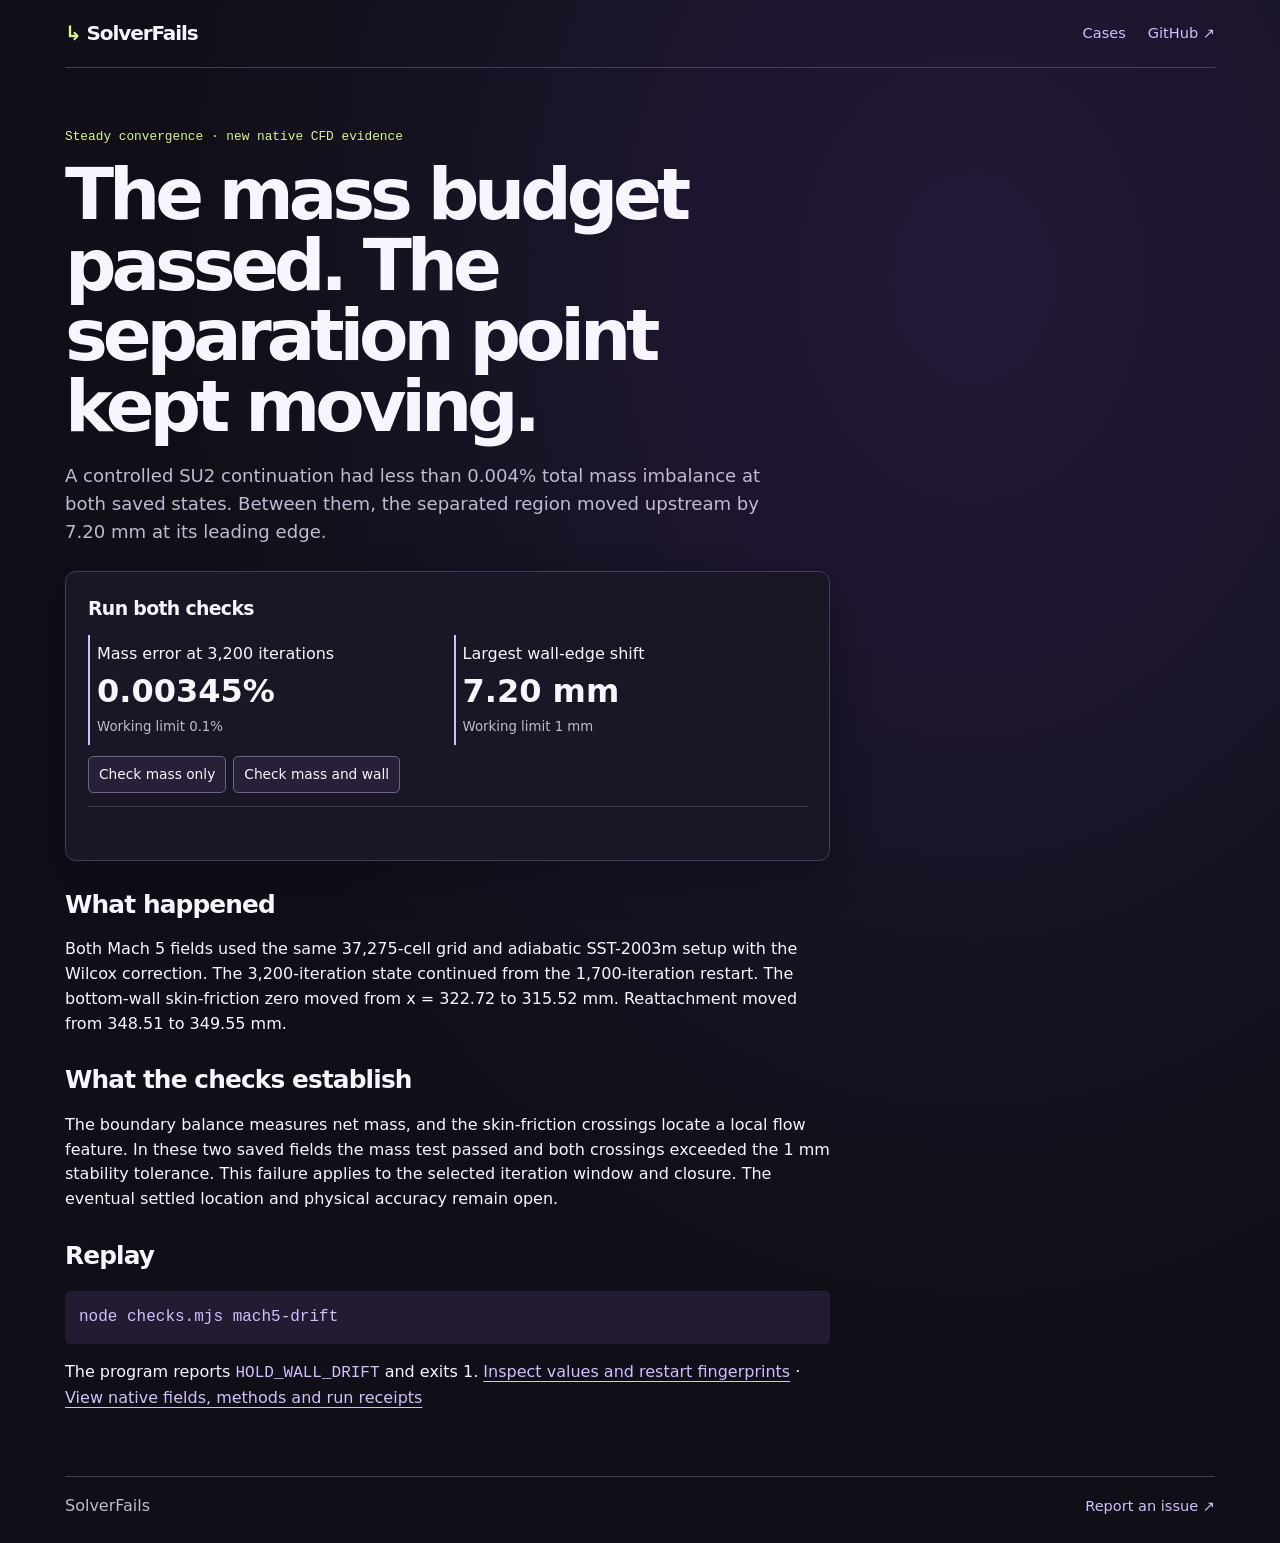
==== site/mach5-drift.html @ f9c47cad "Publish the native Mach 5 separation drift failure" ====
<!doctype html>
<html lang="en"><head><meta charset="utf-8"><meta name="viewport" content="width=device-width, initial-scale=1">
<meta name="description" content="A Mach 5 SU2 calculation passed mass balance while the separation point moved 7.2 mm.">
<title>Separation drift · SolverFails</title><link rel="stylesheet" href="style.css"><script type="module" src="ui.mjs"></script></head>
<body><a class="skip" href="#main">Skip to content</a><header class="bar"><a class="brand" href="./"><b>↳</b> SolverFails</a><nav aria-label="Primary"><a href="./#cases">Cases</a><a href="https://github.com/hengyuhang61-creator/solverfails">GitHub ↗</a></nav></header>
<main id="main"><article class="case">
<p class="kind">Steady convergence · new native CFD evidence</p><h1>The mass budget passed. The separation point kept moving.</h1>
<p class="lede">A controlled SU2 continuation had less than 0.004% total mass imbalance at both saved states. Between them, the separated region moved upstream by 7.20 mm at its leading edge.</p>
<section class="console evidence"><h2>Run both checks</h2>
<div class="metrics"><div>Mass error at 3,200 iterations<strong>0.00345%</strong><small>Working limit 0.1%</small></div><div>Largest wall-edge shift<strong>7.20 mm</strong><small>Working limit 1 mm</small></div></div>
<div class="controls"><button id="drift-mass">Check mass only</button><button id="drift-both">Check mass and wall</button></div><output id="drift-output" aria-live="polite"></output></section>
<h2>What happened</h2><p>Both Mach 5 fields used the same 37,275-cell grid and adiabatic SST-2003m setup with the Wilcox correction. The 3,200-iteration state continued from the 1,700-iteration restart. The bottom-wall skin-friction zero moved from x = 322.72 to 315.52 mm. Reattachment moved from 348.51 to 349.55 mm.</p>
<h2>What the checks establish</h2><p>The boundary balance measures net mass, and the skin-friction crossings locate a local flow feature. In these two saved fields the mass test passed and both crossings exceeded the 1 mm stability tolerance. This failure applies to the selected iteration window and closure. The eventual settled location and physical accuracy remain open.</p>
<h2>Replay</h2><pre><code>node checks.mjs mach5-drift</code></pre><p>The program reports <code>HOLD_WALL_DRIFT</code> and exits 1. <a href="mach5-drift.json">Inspect values and restart fingerprints</a> · <a href="https://hengyuhang61-creator.github.io/machatlas/research.html">View native fields, methods and run receipts</a></p>
</article></main><footer><span>SolverFails</span><a href="https://github.com/hengyuhang61-creator/solverfails/issues/new">Report an issue ↗</a></footer></body></html>
---- site/style.css ----
:root{color-scheme:dark;--bg:#100f17;--panel:#191725;--ink:#f8f5ff;--muted:#c0b9d1;--line:#463c59;--a:#d3beff;--hi:#daf391;--mono:ui-monospace,Consolas,monospace}
*{box-sizing:border-box}html{scroll-behavior:smooth}
body{margin:0;background:radial-gradient(ellipse at 76% 18%,#24193a,transparent 58%),var(--bg);color:var(--ink);font:16px/1.55 system-ui,sans-serif}
a{color:var(--a);text-underline-offset:.23em}:focus-visible{outline:2px solid var(--hi);outline-offset:4px}
.bar,main,footer{width:min(1150px,calc(100% - 64px));margin-inline:auto}
.bar{height:68px;display:flex;align-items:center;justify-content:space-between;border-bottom:1px solid var(--line)}
.brand{font-size:1.25rem;color:var(--ink);font-weight:820;letter-spacing:-.055em;text-decoration:none}
.brand b,.kind{color:var(--hi)}nav,footer{display:flex;gap:22px;align-items:center}nav a,footer a{text-decoration:none;font-size:.91rem}
.hero{display:grid;grid-template-columns:1fr 1fr;gap:40px;align-items:center;padding:67px 0 52px}
h1,h2,h3,p{margin-top:0}
h1{font-size:clamp(2.75rem,5.2vw,5.1rem);line-height:.98;letter-spacing:-.071em;margin-bottom:21px}
h1 em{font-style:normal;color:var(--a)}
h2{font-size:1.55rem;letter-spacing:-.035em;margin-bottom:13px}
.lede{color:var(--muted);font-size:1.13rem;max-width:42ch;margin-bottom:23px}
.kind,.tag,.fact,.legend,label,output{font:.8rem/1.5 var(--mono)}
.action{display:inline-block;background:var(--hi);color:#202611;padding:10px 14px;border-radius:5px;font-weight:750;text-decoration:none}
.console{border:1px solid var(--line);border-radius:11px;background:var(--panel);box-shadow:0 16px 42px #09071155;padding:22px;min-width:0}
.console h2{margin:0 0 12px;font-size:1.18rem}.tag,.legend,label{color:var(--muted)}
.controls{display:flex;gap:7px;flex-wrap:wrap;margin-bottom:13px}
button{font:inherit;font-size:.86rem;color:var(--ink);background:#282037;border:1px solid #6f5f8b;border-radius:5px;padding:7px 10px;cursor:pointer}
button[aria-pressed=true],button:hover{background:#e5d5ff;color:#21182f}
label{display:block}input[type=range]{width:100%;accent-color:var(--hi);margin:7px 0}
.plot{height:110px;border:1px solid var(--line);border-radius:4px;display:flex;padding:5px;background:repeating-linear-gradient(to top,#1a1825 0,#1a1825 24%,#40364e 25%,#1a1825 26%);gap:2px}
.plot span{position:relative;flex:1;background:#36304d44}.plot .missing{background:#8555ba30}
.plot i,.plot b{position:absolute;width:7px;height:7px;left:50%;transform:translate(-50%,50%);border:1px solid var(--a);border-radius:50%;background:var(--panel)}
.plot .supported i{background:var(--hi);border-color:var(--hi)}.plot b{display:none;background:var(--a)}.plot .clamped b{display:block}
.legend{margin:7px 0 12px}
output{display:block;color:var(--hi);min-height:2.5em;border-top:1px solid var(--line);padding-top:9px;margin-top:6px}
output small{font:inherit;color:var(--muted)}
.cards{display:grid;grid-template-columns:repeat(3,1fr);gap:14px}
.card{border-top:2px solid #8c77b2;background:#1a1724;padding:17px}
.card h3{font-size:1.19rem;line-height:1.2;letter-spacing:-.025em;margin-bottom:7px}.card h3 a{color:var(--ink)}
.card p{margin-bottom:7px}.card .fact{color:var(--muted);margin-bottom:0}
.case{max-width:765px;padding:59px 0 8px}.case h1{font-size:clamp(2.6rem,6vw,4.5rem)}.case .lede{max-width:61ch}.case h2{margin-top:25px}.case .console h2{margin-top:0}
.case .console{margin:25px 0}
.metrics{display:grid;grid-template-columns:1fr 1fr;gap:12px;margin:11px 0}
.metrics div{padding:7px;border-left:2px solid var(--a)}.metrics strong,.metrics small{display:block}.metrics strong{font-size:clamp(1.2rem,4vw,2rem)}.metrics small{color:var(--muted)}
pre{padding:14px;background:#221b31;border-radius:5px;overflow:auto}
code{font-family:var(--mono);color:var(--a)}
footer{margin-top:41px;padding:17px 0 25px;border-top:1px solid var(--line);color:var(--muted);flex-wrap:wrap}footer span{margin-right:auto}
.skip{position:absolute;left:10px;top:-80px;padding:7px;background:var(--panel)}.skip:focus{top:7px}
@media(max-width:860px){.hero{grid-template-columns:1fr;gap:23px;padding:45px 0}.cards{grid-template-columns:1fr}.lede{max-width:55ch}}
@media(max-width:480px){.bar,main,footer{width:calc(100% - 32px)}.bar{height:58px}nav,footer{gap:13px}.hero,.case{padding-top:34px}.console{padding:13px}.plot i,.plot b{width:5px;height:5px}}
@media(prefers-reduced-motion:reduce){html{scroll-behavior:auto}}
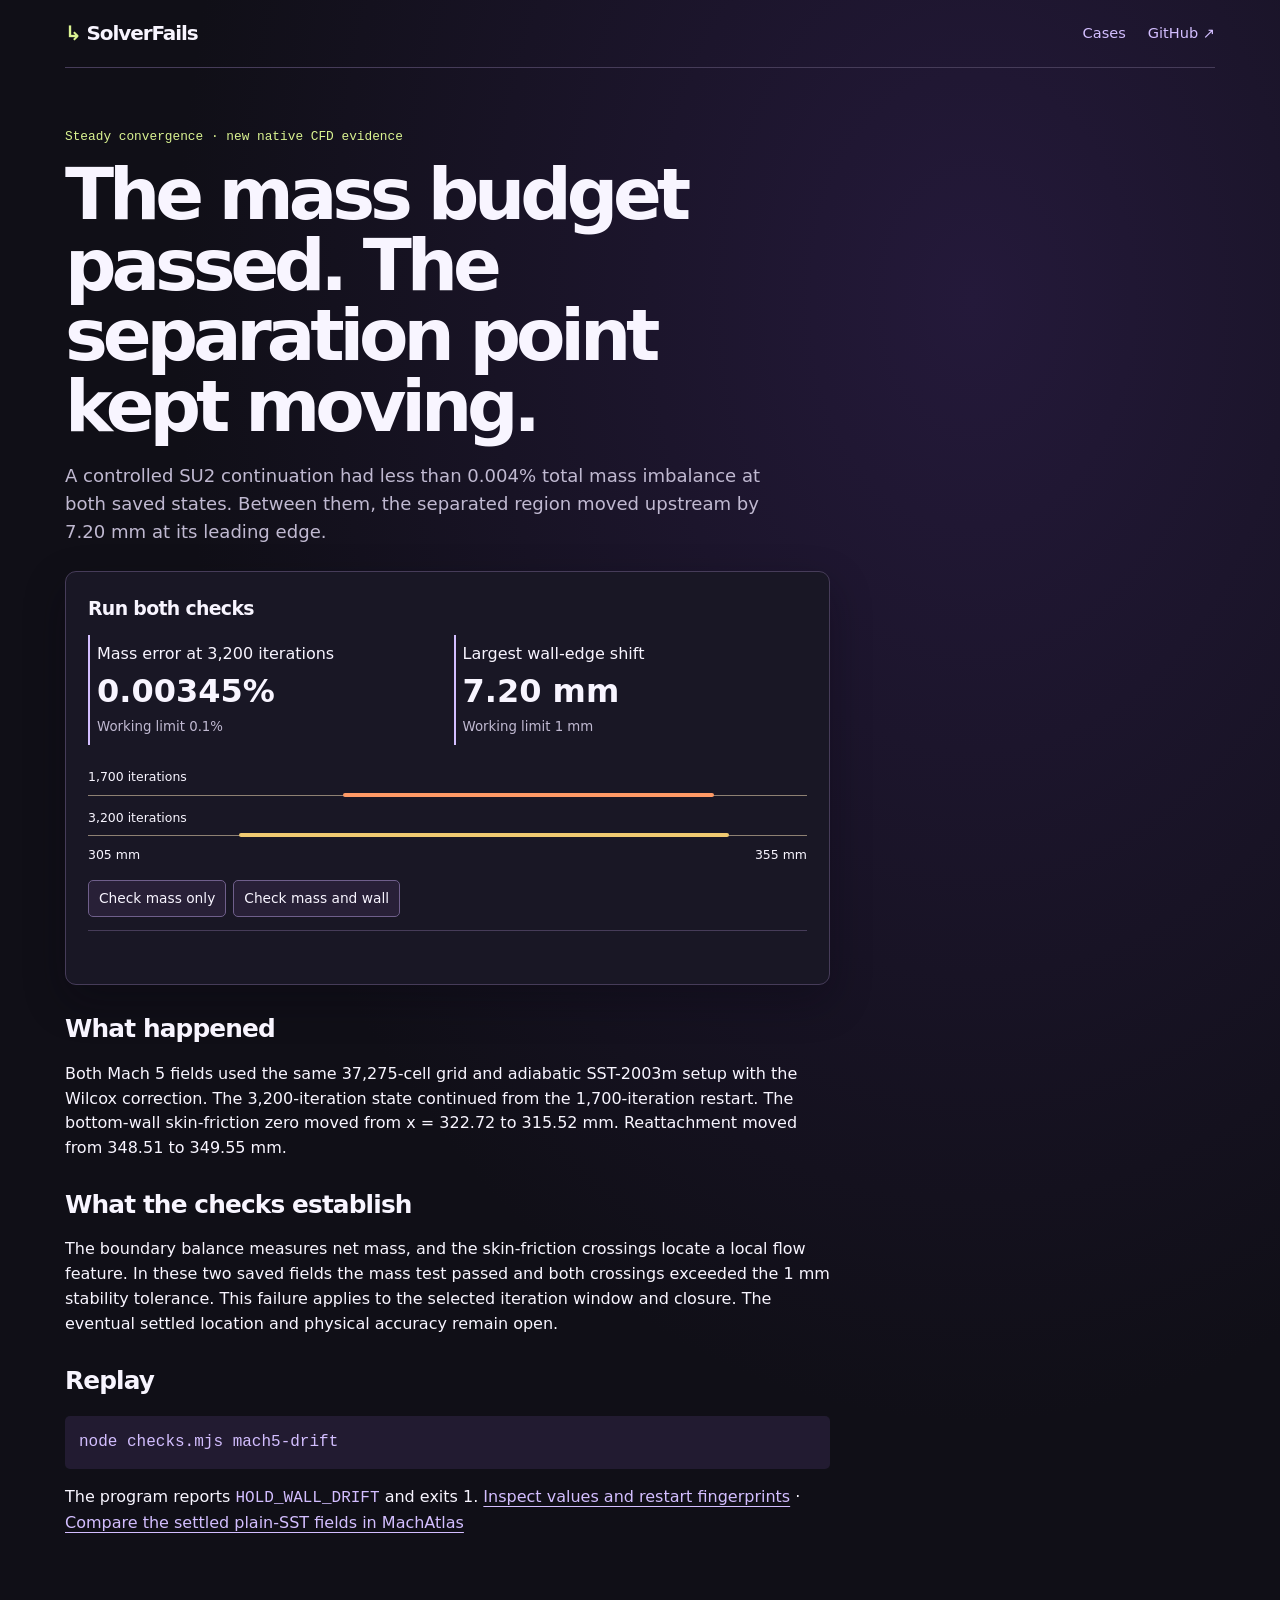
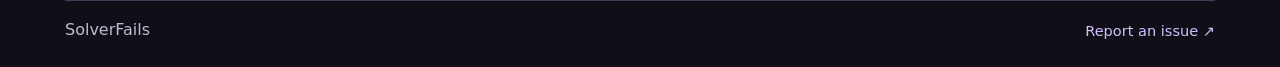
==== commit ce60bb6e: "Make the native separation-drift replay easier to inspect" ====
--- a/site/mach5-drift.html
+++ b/site/mach5-drift.html
@@ -8,8 +8,13 @@
 <p class="lede">A controlled SU2 continuation had less than 0.004% total mass imbalance at both saved states. Between them, the separated region moved upstream by 7.20 mm at its leading edge.</p>
 <section class="console evidence"><h2>Run both checks</h2>
 <div class="metrics"><div>Mass error at 3,200 iterations<strong>0.00345%</strong><small>Working limit 0.1%</small></div><div>Largest wall-edge shift<strong>7.20 mm</strong><small>Working limit 1 mm</small></div></div>
+<div class="drift-track" aria-label="Separated wall intervals measured along the plate">
+<div><span>1,700 iterations</span><i style="left:35.43%;right:12.97%"></i></div>
+<div><span>3,200 iterations</span><i style="left:21.03%;right:10.89%"></i></div>
+<small><span>305 mm</span><span>355 mm</span></small>
+</div>
 <div class="controls"><button id="drift-mass">Check mass only</button><button id="drift-both">Check mass and wall</button></div><output id="drift-output" aria-live="polite"></output></section>
 <h2>What happened</h2><p>Both Mach 5 fields used the same 37,275-cell grid and adiabatic SST-2003m setup with the Wilcox correction. The 3,200-iteration state continued from the 1,700-iteration restart. The bottom-wall skin-friction zero moved from x = 322.72 to 315.52 mm. Reattachment moved from 348.51 to 349.55 mm.</p>
 <h2>What the checks establish</h2><p>The boundary balance measures net mass, and the skin-friction crossings locate a local flow feature. In these two saved fields the mass test passed and both crossings exceeded the 1 mm stability tolerance. This failure applies to the selected iteration window and closure. The eventual settled location and physical accuracy remain open.</p>
-<h2>Replay</h2><pre><code>node checks.mjs mach5-drift</code></pre><p>The program reports <code>HOLD_WALL_DRIFT</code> and exits 1. <a href="mach5-drift.json">Inspect values and restart fingerprints</a> · <a href="https://hengyuhang61-creator.github.io/machatlas/research.html">View native fields, methods and run receipts</a></p>
+<h2>Replay</h2><pre><code>node checks.mjs mach5-drift</code></pre><p>The program reports <code>HOLD_WALL_DRIFT</code> and exits 1. <a href="mach5-drift.json">Inspect values and restart fingerprints</a> · <a href="https://hengyuhang61-creator.github.io/machatlas/research.html#discrepancy">Compare the settled plain-SST fields in MachAtlas</a></p>
 </article></main><footer><span>SolverFails</span><a href="https://github.com/hengyuhang61-creator/solverfails/issues/new">Report an issue ↗</a></footer></body></html>
--- a/site/style.css
+++ b/site/style.css
@@ -42,3 +42,4 @@
 @media(max-width:860px){.hero{grid-template-columns:1fr;gap:23px;padding:45px 0}.cards{grid-template-columns:1fr}.lede{max-width:55ch}}
 @media(max-width:480px){.bar,main,footer{width:calc(100% - 32px)}.bar{height:58px}nav,footer{gap:13px}.hero,.case{padding-top:34px}.console{padding:13px}.plot i,.plot b{width:5px;height:5px}}
 @media(prefers-reduced-motion:reduce){html{scroll-behavior:auto}}
+.drift-track{padding:.55rem 0 1rem}.drift-track>div{position:relative;border-bottom:1px solid #8e8173;padding:0 0 .35rem;margin-bottom:.55rem}.drift-track span,.drift-track small{font-size:.78rem}.drift-track i{position:absolute;bottom:-2px;height:4px;background:#ff9a66;border-radius:2px}.drift-track>div:nth-child(2) i{background:#f0ca71}.drift-track small{display:flex;justify-content:space-between}
